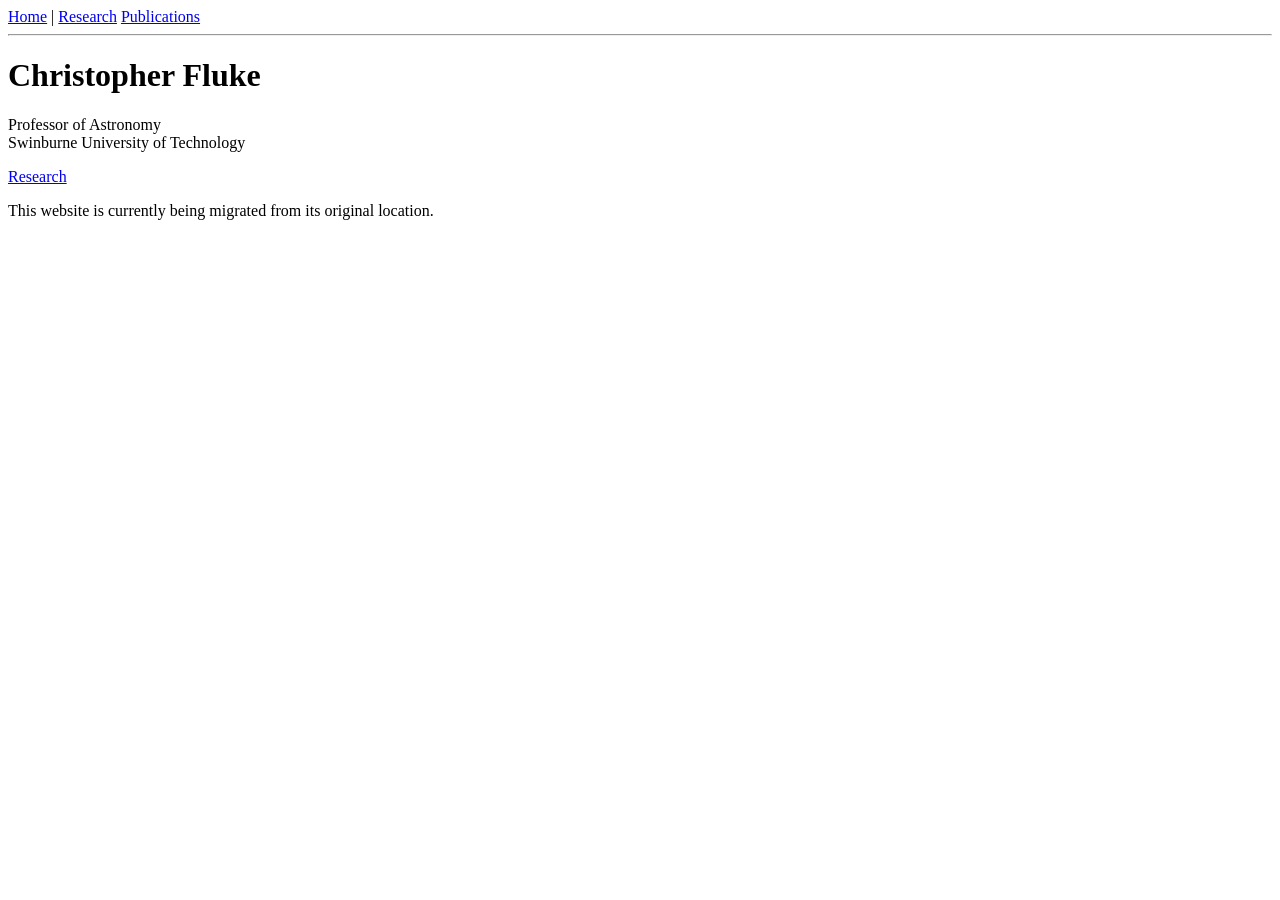
==== index.html @ d157ce78 "Update index.html" ====
<!DOCTYPE html>
<html>

<head>
    <title>Christopher Fluke</title>
</head>

<body>
<nav>
    <a href="index.html">Home</a> |
    <a href="research.html">Research</a>
    <a href="publications.html">Publications</a>
</nav>

<hr>
<h1>Christopher Fluke</h1>

<p>
Professor of Astronomy<br>
Swinburne University of Technology
</p>

<p>
<a href=research.html>Research</a>
</p>

<p>
This website is currently being migrated from its original location.
</p>
</body>
</html>
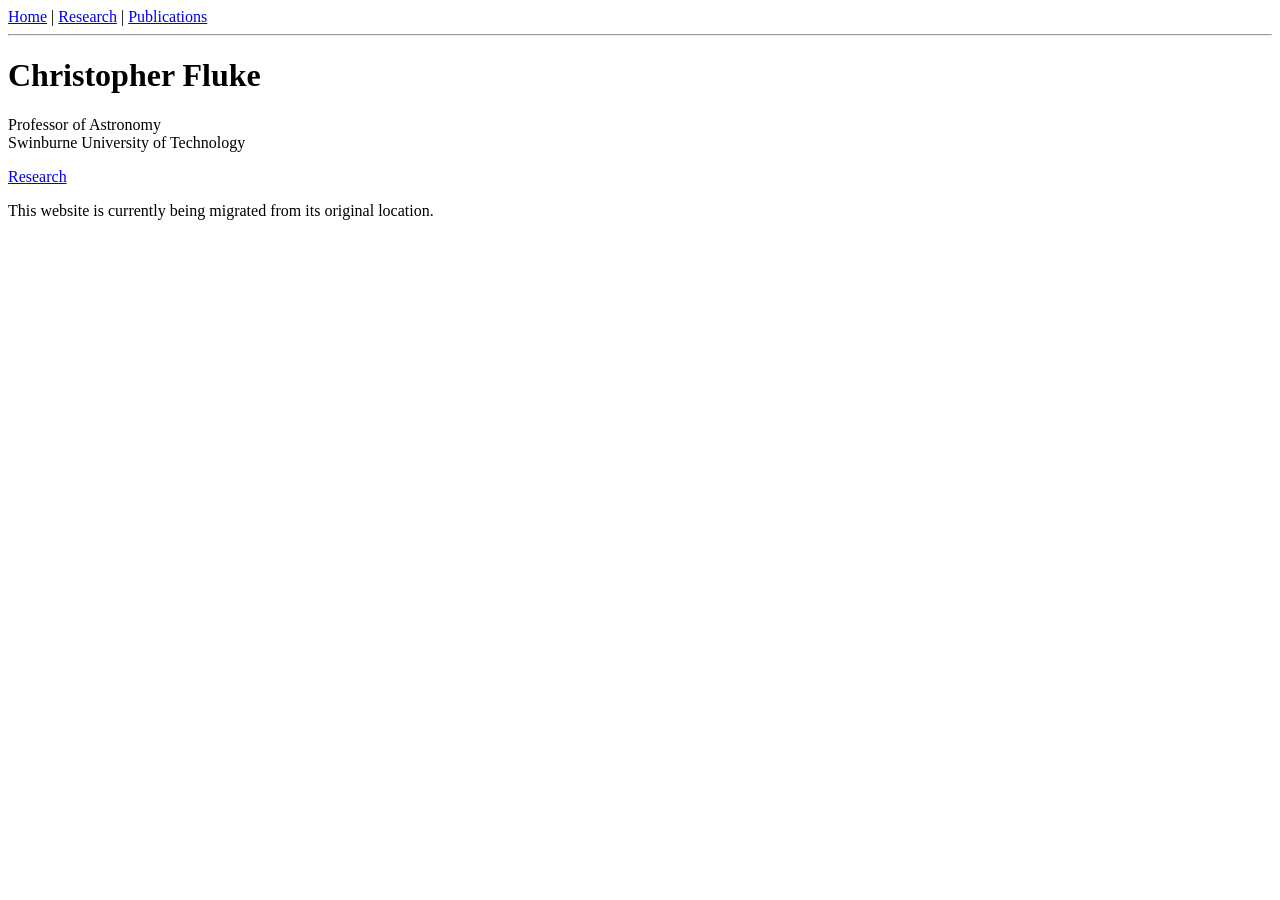
==== commit d3b8cb3d: "Update index.html" ====
--- a/index.html
+++ b/index.html
@@ -8,7 +8,7 @@
 <body>
 <nav>
     <a href="index.html">Home</a> |
-    <a href="research.html">Research</a>
+    <a href="research.html">Research</a> |
     <a href="publications.html">Publications</a>
 </nav>
 
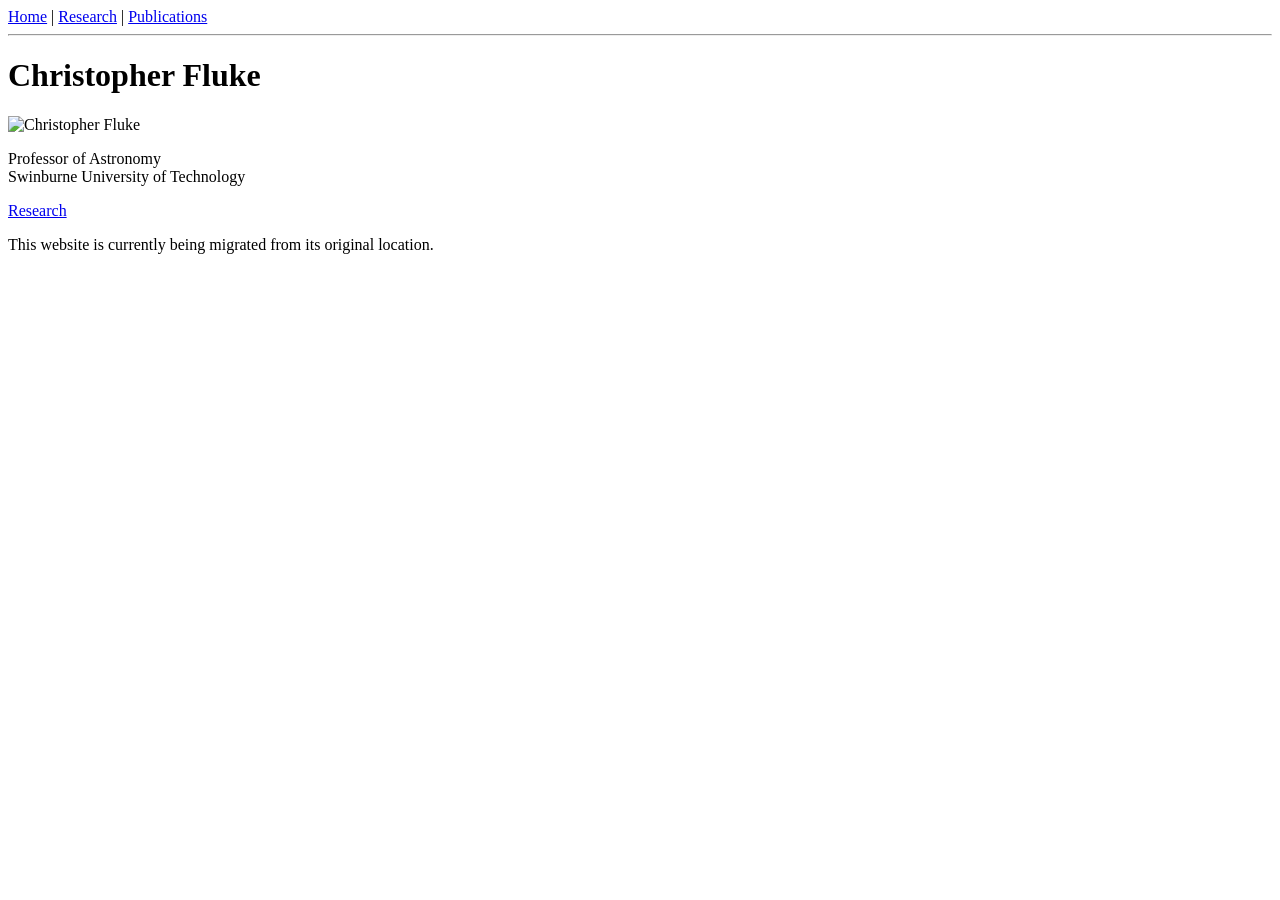
==== commit 3b1301b2: "Update index.html" ====
--- a/index.html
+++ b/index.html
@@ -14,7 +14,8 @@
 
 <hr>
 <h1>Christopher Fluke</h1>
-
+<img src="images/cfluke_headshot.jpg"
+     alt="Christopher Fluke">
 <p>
 Professor of Astronomy<br>
 Swinburne University of Technology
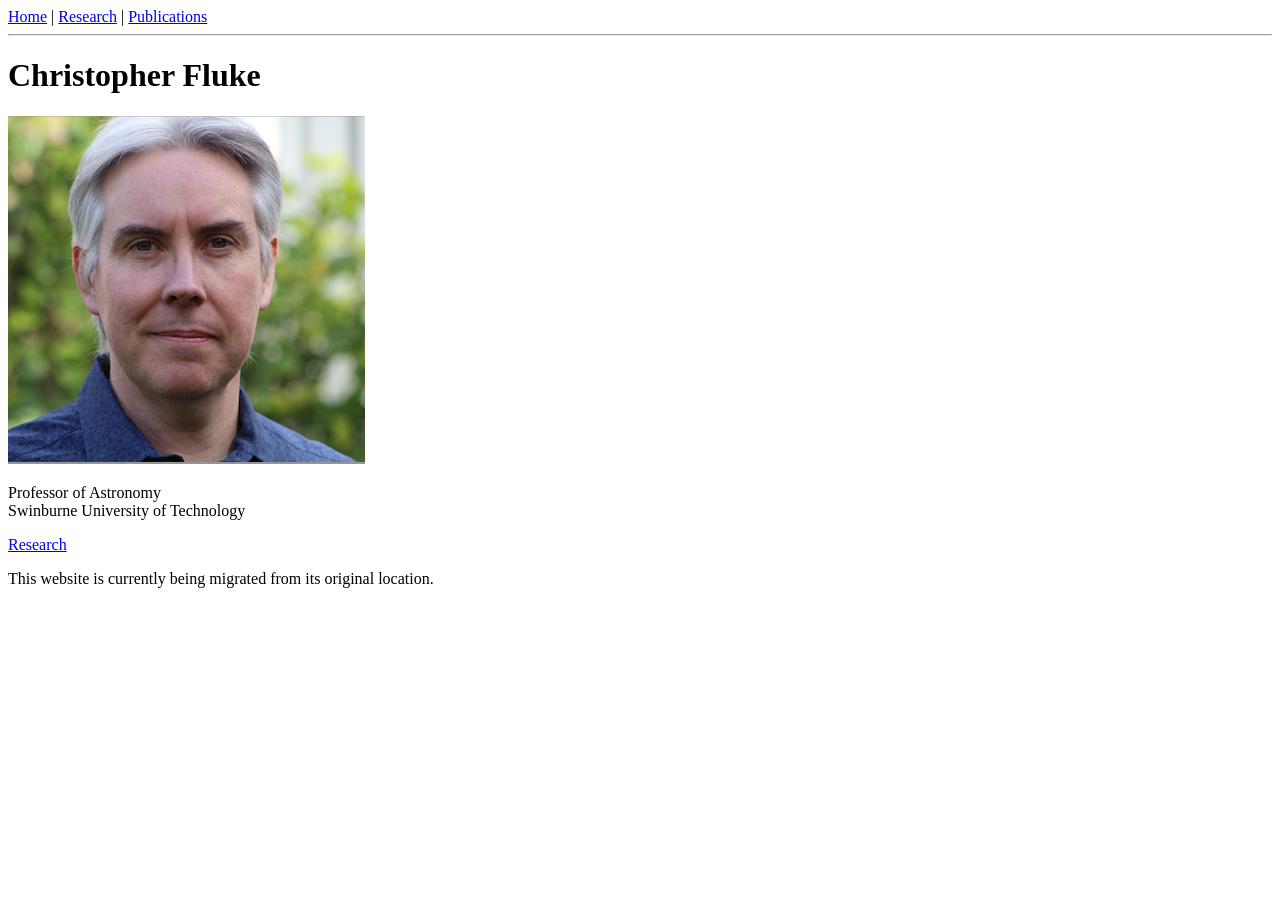
==== commit e6b7ef5e: "Update index.html" ====
--- a/index.html
+++ b/index.html
@@ -14,7 +14,7 @@
 
 <hr>
 <h1>Christopher Fluke</h1>
-<img src="images/cfluke_headshot.jpg"
+<img src="images/cfluke_headshot.png"
      alt="Christopher Fluke">
 <p>
 Professor of Astronomy<br>
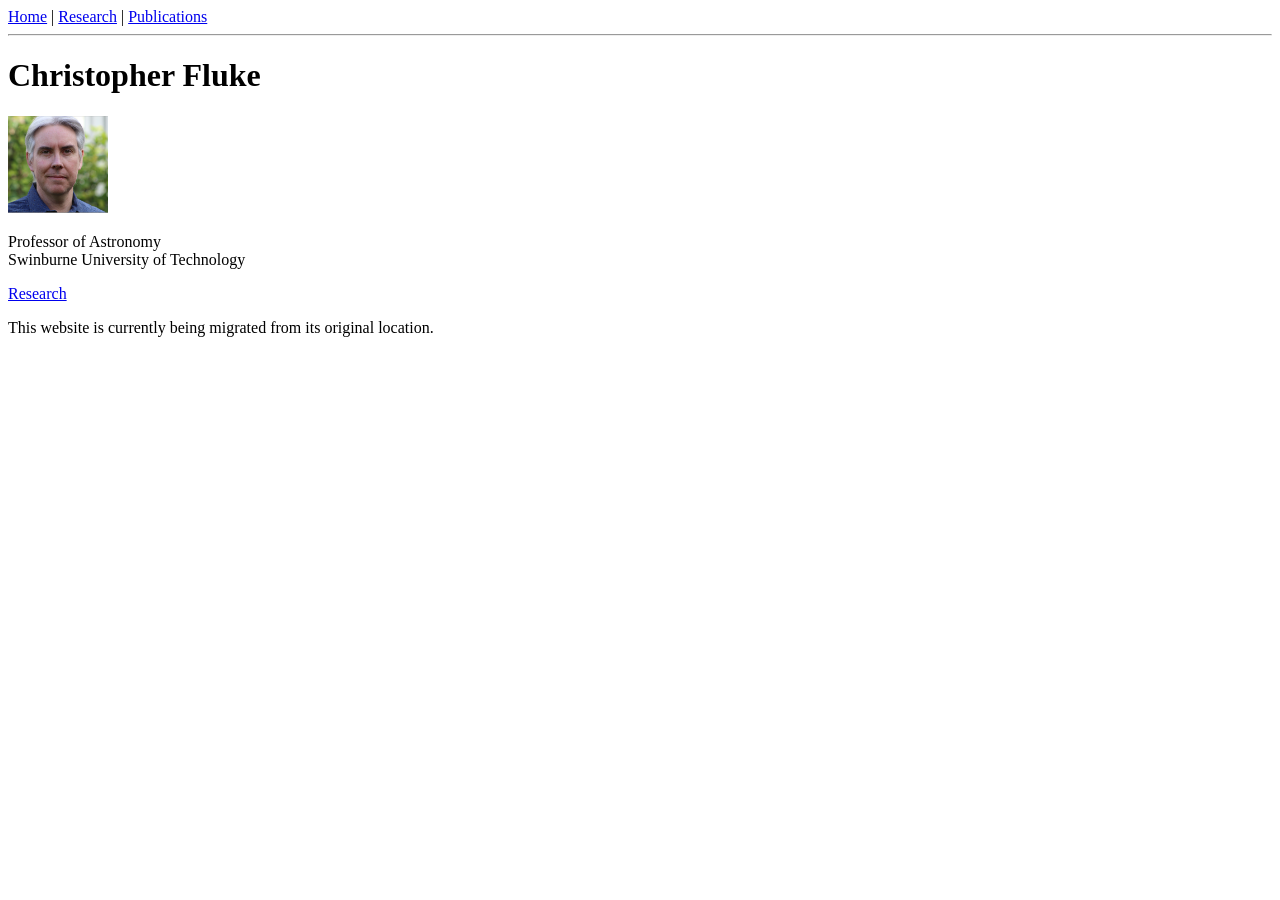
==== commit f02c607e: "Update index.html" ====
--- a/index.html
+++ b/index.html
@@ -14,7 +14,7 @@
 
 <hr>
 <h1>Christopher Fluke</h1>
-<img src="images/cfluke_headshot.png"
+<img width=100 src="images/cfluke_headshot.png"
      alt="Christopher Fluke">
 <p>
 Professor of Astronomy<br>
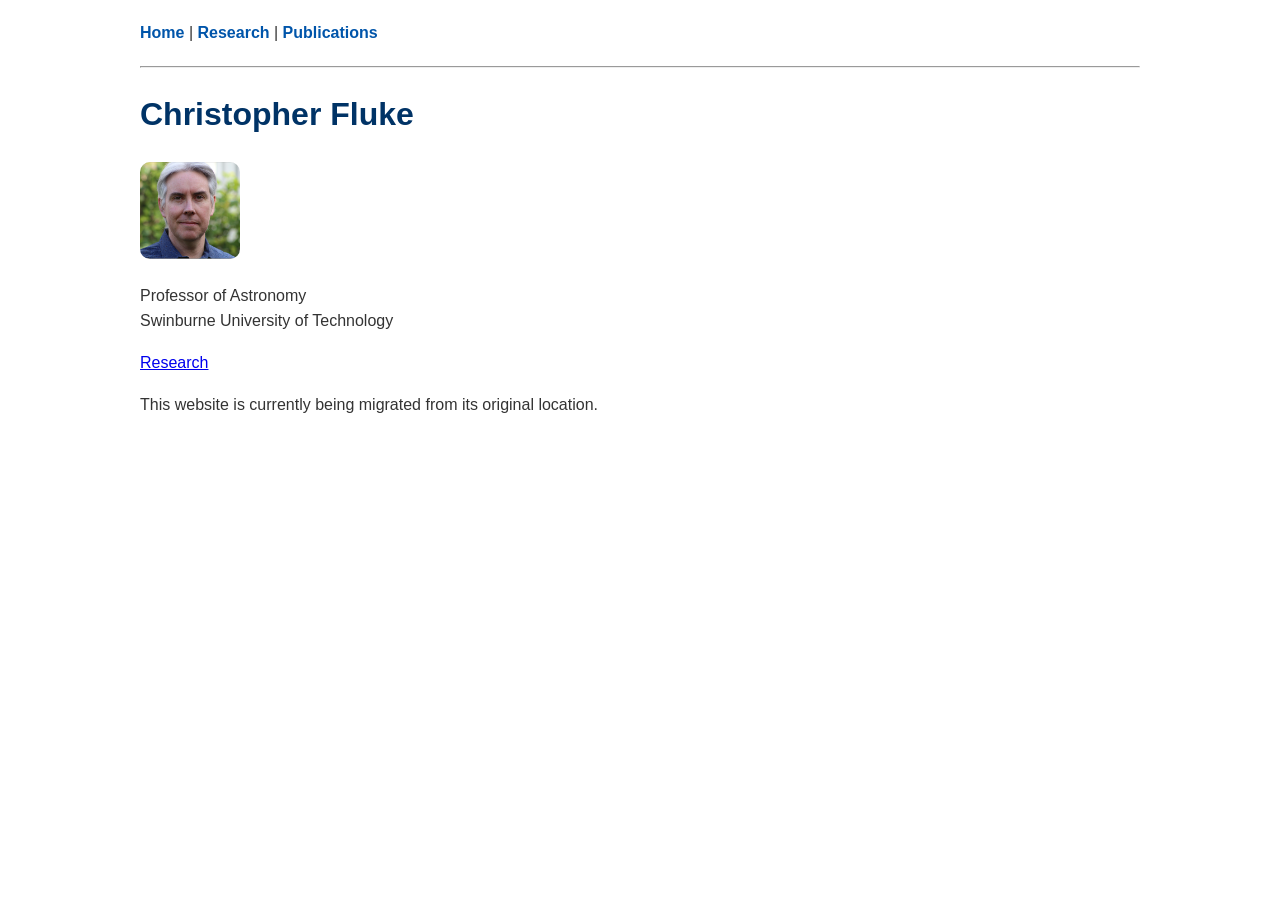
==== commit 2234bde9: "Update index.html" ====
--- a/index.html
+++ b/index.html
@@ -2,7 +2,8 @@
 <html>
 
 <head>
-    <title>Christopher Fluke</title>
+    <title>Christopher Fluke's Place on the Web</title>
+    <link rel="stylesheet" href="style.css">
 </head>
 
 <body>
--- a/style.css
+++ b/style.css
@@ -0,0 +1,34 @@
+body {
+    font-family: Arial, Helvetica, sans-serif;
+    max-width: 1000px;
+    margin: auto;
+    padding: 20px;
+    line-height: 1.6;
+    color: #333333;
+}
+
+nav {
+    margin-bottom: 20px;
+}
+
+nav a {
+    text-decoration: none;
+    color: #0055aa;
+    font-weight: bold;
+}
+
+nav a:hover {
+    text-decoration: underline;
+}
+
+h1 {
+    color: #003366;
+}
+
+h2 {
+    color: #0055aa;
+}
+
+img {
+    border-radius: 10px;
+}
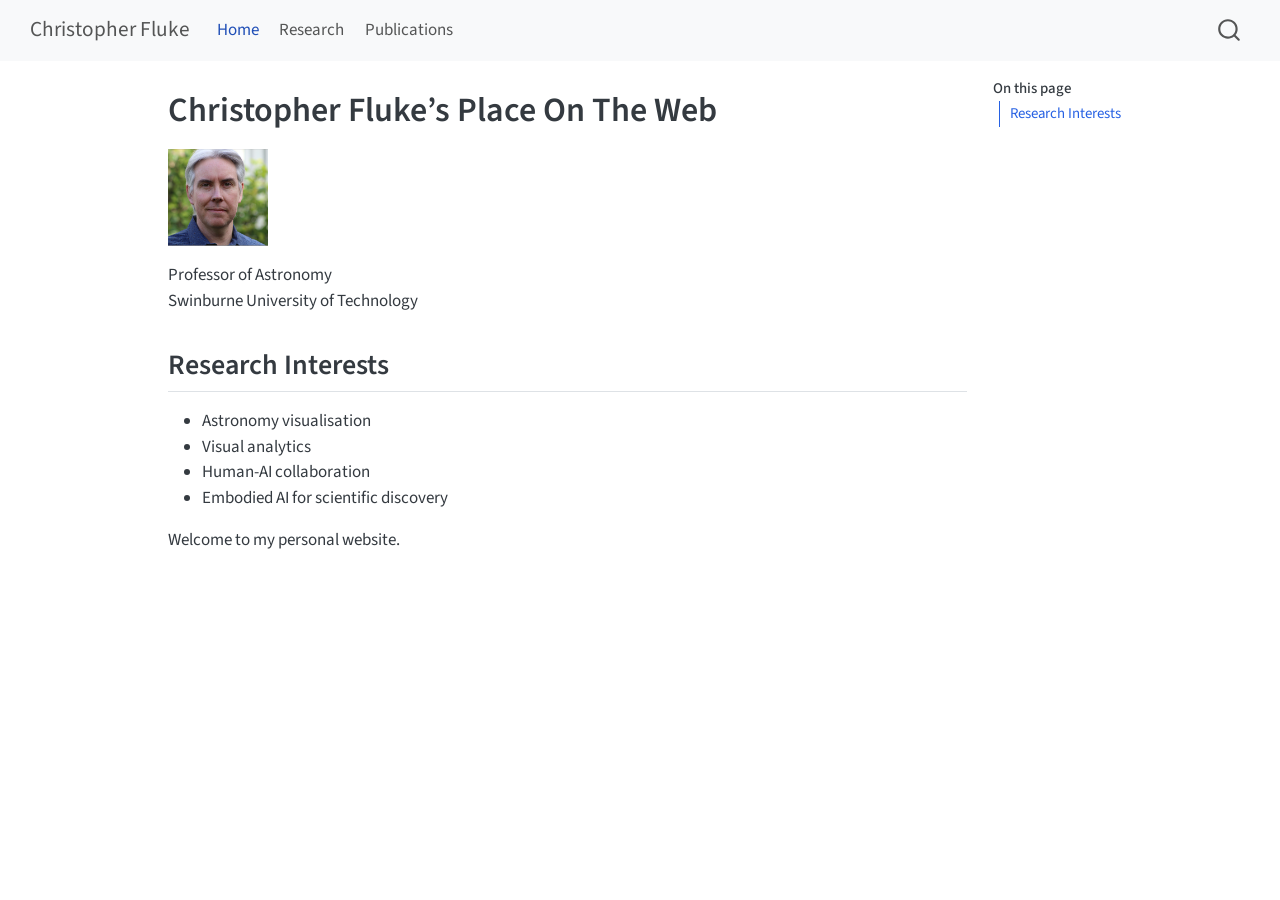
==== commit edac4427: "Built site for gh-pages" ====
--- a/index.html
+++ b/index.html
@@ -1,33 +1,574 @@
 <!DOCTYPE html>
-<html>
-
-<head>
-    <title>Christopher Fluke's Place on the Web</title>
-    <link rel="stylesheet" href="style.css">
+<html xmlns="http://www.w3.org/1999/xhtml" lang="en" xml:lang="en"><head>
+
+<meta charset="utf-8">
+<meta name="generator" content="quarto-1.10.19">
+
+<meta name="viewport" content="width=device-width, initial-scale=1.0, user-scalable=yes">
+
+
+<title>Christopher Fluke’s Place On The Web – Christopher Fluke</title>
+<style>
+/* Default styles provided by pandoc.
+** See https://pandoc.org/MANUAL.html#variables-for-html for config info.
+*/
+span.smallcaps{font-variant: small-caps;}
+div.columns{display: flex; gap: 1.5em;}
+div.column{flex: auto;}
+@media screen {
+div.columns{gap: min(4vw, 1.5em);}
+div.column{overflow-x: auto;}
+}
+div.hanging-indent{margin-left: 1.5em; text-indent: -1.5em;}
+ul.task-list{list-style: none;}
+ul.task-list li input[type="checkbox"] {
+  width: 0.8em;
+  margin: 0 0.8em 0.2em -1em; /* quarto-specific, see https://github.com/quarto-dev/quarto-cli/issues/4556 */ 
+  vertical-align: middle;
+}
+</style>
+
+
+<script src="site_libs/quarto-nav/quarto-nav.js"></script>
+<script src="site_libs/quarto-nav/headroom.min.js"></script>
+<script src="site_libs/clipboard/clipboard.min.js"></script>
+<script src="site_libs/quarto-search/autocomplete.umd.js"></script>
+<script src="site_libs/quarto-search/fuse.min.js"></script>
+<script src="site_libs/quarto-search/quarto-search.js"></script>
+<meta name="quarto:offset" content="./">
+<script src="site_libs/quarto-html/quarto.js" type="module"></script>
+<script src="site_libs/quarto-html/tabsets/tabsets.js" type="module"></script>
+<script src="site_libs/quarto-html/popper.min.js"></script>
+<script src="site_libs/quarto-html/tippy.umd.min.js"></script>
+<script src="site_libs/quarto-html/anchor.min.js"></script>
+<link href="site_libs/quarto-html/tippy.css" rel="stylesheet">
+<link href="site_libs/quarto-html/quarto-syntax-highlighting-bf27225e3a48a9273f3daa8f8e829971.css" rel="stylesheet" id="quarto-text-highlighting-styles">
+<script src="site_libs/bootstrap/bootstrap.min.js"></script>
+<link href="site_libs/bootstrap/bootstrap-icons.css" rel="stylesheet">
+<link href="site_libs/bootstrap/bootstrap-445b8638c3d06994fee0907d791121c4.min.css" rel="stylesheet" append-hash="true" id="quarto-bootstrap" data-mode="light">
+<script id="quarto-search-options" type="application/json">{
+  "location": "navbar",
+  "copy-button": false,
+  "collapse-after": 3,
+  "panel-placement": "end",
+  "type": "overlay",
+  "limit": 50,
+  "keyboard-shortcut": [
+    "f",
+    "/",
+    "s"
+  ],
+  "show-item-context": false,
+  "language": {
+    "search-no-results-text": "No results",
+    "search-matching-documents-text": "matching documents",
+    "search-copy-link-title": "Copy link to search",
+    "search-hide-matches-text": "Hide additional matches",
+    "search-more-match-text": "more match in this document",
+    "search-more-matches-text": "more matches in this document",
+    "search-clear-button-title": "Clear",
+    "search-text-placeholder": "",
+    "search-detached-cancel-button-title": "Cancel",
+    "search-submit-button-title": "Submit",
+    "search-label": "Search"
+  }
+}</script>
+
+
+<link rel="stylesheet" href="styles.css">
 </head>
 
-<body>
-<nav>
-    <a href="index.html">Home</a> |
-    <a href="research.html">Research</a> |
-    <a href="publications.html">Publications</a>
+<body class="nav-fixed quarto-light">
+
+<div id="quarto-search-results"></div>
+  <header id="quarto-header" class="headroom fixed-top">
+    <nav class="navbar navbar-expand-lg " data-bs-theme="dark">
+      <div class="navbar-container container-fluid">
+      <div class="navbar-brand-container mx-auto">
+    <a class="navbar-brand" href="./index.html">
+    <span class="navbar-title">Christopher Fluke</span>
+    </a>
+  </div>
+            <div id="quarto-search" class="" title="Search"></div>
+          <button class="navbar-toggler" type="button" data-bs-toggle="collapse" data-bs-target="#navbarCollapse" aria-controls="navbarCollapse" role="menu" aria-expanded="false" aria-label="Toggle navigation" onclick="if (window.quartoToggleHeadroom) { window.quartoToggleHeadroom(); }">
+  <span class="navbar-toggler-icon"></span>
+</button>
+          <div class="collapse navbar-collapse" id="navbarCollapse">
+            <ul class="navbar-nav navbar-nav-scroll me-auto">
+  <li class="nav-item">
+    <a class="nav-link active" href="./index.html" aria-current="page"> 
+<span class="menu-text">Home</span></a>
+  </li>  
+  <li class="nav-item">
+    <a class="nav-link" href="./research.html"> 
+<span class="menu-text">Research</span></a>
+  </li>  
+  <li class="nav-item">
+    <a class="nav-link" href="./publications.html"> 
+<span class="menu-text">Publications</span></a>
+  </li>  
+</ul>
+          </div> <!-- /navcollapse -->
+            <div class="quarto-navbar-tools">
+</div>
+      </div> <!-- /container-fluid -->
+    </nav>
+</header>
+<!-- content -->
+<div id="quarto-content" class="quarto-container page-columns page-rows-contents page-layout-article page-navbar">
+<!-- sidebar -->
+<!-- margin-sidebar -->
+    <div id="quarto-margin-sidebar" class="sidebar margin-sidebar">
+        <nav id="TOC" role="doc-toc" class="toc-active">
+    <h2 id="toc-title">On this page</h2>
+   
+  <ul>
+  <li><a href="#research-interests" id="toc-research-interests" class="nav-link active" data-scroll-target="#research-interests">Research Interests</a></li>
+  </ul>
 </nav>
-
-<hr>
-<h1>Christopher Fluke</h1>
-<img width=100 src="images/cfluke_headshot.png"
-     alt="Christopher Fluke">
-<p>
-Professor of Astronomy<br>
-Swinburne University of Technology
-</p>
-
-<p>
-<a href=research.html>Research</a>
-</p>
-
-<p>
-This website is currently being migrated from its original location.
-</p>
-</body>
-</html>
+    </div>
+<!-- main -->
+<main class="content" id="quarto-document-content">
+
+<header id="title-block-header" class="quarto-title-block default">
+<div class="quarto-title">
+<h1 class="title">Christopher Fluke’s Place On The Web</h1>
+</div>
+
+
+
+<div class="quarto-title-meta">
+
+    
+  
+    
+  </div>
+  
+
+
+</header>
+
+
+<p><img src="images/cfluke_headshot.png" class="img-fluid" width="100"></p>
+<p>Professor of Astronomy<br>
+Swinburne University of Technology</p>
+<section id="research-interests" class="level2">
+<h2 class="anchored" data-anchor-id="research-interests">Research Interests</h2>
+<ul>
+<li>Astronomy visualisation</li>
+<li>Visual analytics</li>
+<li>Human-AI collaboration</li>
+<li>Embodied AI for scientific discovery</li>
+</ul>
+<p>Welcome to my personal website.</p>
+
+
+</section>
+
+</main> <!-- /main -->
+<script id="quarto-html-after-body" type="application/javascript">
+  window.document.addEventListener("DOMContentLoaded", function (event) {
+    const icon = "";
+    const anchorJS = new window.AnchorJS();
+    anchorJS.options = {
+      placement: 'right',
+      icon: icon
+    };
+    anchorJS.add('.anchored');
+    const isCodeAnnotation = (el) => {
+      for (const clz of el.classList) {
+        if (clz.startsWith('code-annotation-')) {                     
+          return true;
+        }
+      }
+      return false;
+    }
+    const onCopySuccess = function(e) {
+      // button target
+      const button = e.trigger;
+      // don't keep focus
+      button.blur();
+      // flash "checked"
+      button.classList.add('code-copy-button-checked');
+      var currentTitle = button.getAttribute("title");
+      button.setAttribute("title", "Copied!");
+      let tooltip;
+      if (window.bootstrap) {
+        button.setAttribute("data-bs-toggle", "tooltip");
+        button.setAttribute("data-bs-placement", "left");
+        button.setAttribute("data-bs-title", "Copied!");
+        tooltip = new bootstrap.Tooltip(button, 
+          { trigger: "manual", 
+            customClass: "code-copy-button-tooltip",
+            offset: [0, -8]});
+        tooltip.show();    
+      }
+      setTimeout(function() {
+        if (tooltip) {
+          tooltip.hide();
+          button.removeAttribute("data-bs-title");
+          button.removeAttribute("data-bs-toggle");
+          button.removeAttribute("data-bs-placement");
+        }
+        button.setAttribute("title", currentTitle);
+        button.classList.remove('code-copy-button-checked');
+      }, 1000);
+      // clear code selection
+      e.clearSelection();
+    }
+    const getTextToCopy = function(trigger) {
+      const outerScaffold = trigger.parentElement.cloneNode(true);
+      const codeEl = outerScaffold.querySelector('code');
+      for (const childEl of codeEl.children) {
+        if (isCodeAnnotation(childEl)) {
+          childEl.remove();
+        }
+      }
+      return codeEl.innerText;
+    }
+    const clipboard = new window.ClipboardJS('.code-copy-button:not([data-in-quarto-modal])', {
+      text: getTextToCopy
+    });
+    clipboard.on('success', onCopySuccess);
+    if (window.document.getElementById('quarto-embedded-source-code-modal')) {
+      const clipboardModal = new window.ClipboardJS('.code-copy-button[data-in-quarto-modal]', {
+        text: getTextToCopy,
+        container: window.document.getElementById('quarto-embedded-source-code-modal')
+      });
+      clipboardModal.on('success', onCopySuccess);
+    }
+      var localhostRegex = new RegExp(/^(?:http|https):\/\/localhost\:?[0-9]*\//);
+      var mailtoRegex = new RegExp(/^mailto:/);
+        var filterRegex = new RegExp('/' + window.location.host + '/');
+      var isInternal = (href) => {
+          return filterRegex.test(href) || localhostRegex.test(href) || mailtoRegex.test(href);
+      }
+      // Inspect non-navigation links and adorn them if external
+     var links = window.document.querySelectorAll('a[href]:not(.nav-link):not(.navbar-brand):not(.toc-action):not(.sidebar-link):not(.sidebar-item-toggle):not(.pagination-link):not(.no-external):not([aria-hidden]):not(.dropdown-item):not(.quarto-navigation-tool):not(.about-link)');
+      for (var i=0; i<links.length; i++) {
+        const link = links[i];
+        if (!isInternal(link.href)) {
+          // undo the damage that might have been done by quarto-nav.js in the case of
+          // links that we want to consider external
+          if (link.dataset.originalHref !== undefined) {
+            link.href = link.dataset.originalHref;
+          }
+        }
+      }
+    function tippyHover(el, contentFn, onTriggerFn, onUntriggerFn) {
+      const config = {
+        allowHTML: true,
+        maxWidth: 500,
+        delay: 100,
+        arrow: false,
+        appendTo: function(el) {
+            return el.parentElement;
+        },
+        interactive: true,
+        interactiveBorder: 10,
+        theme: 'quarto',
+        placement: 'bottom-start',
+      };
+      if (contentFn) {
+        config.content = contentFn;
+      }
+      if (onTriggerFn) {
+        config.onTrigger = onTriggerFn;
+      }
+      if (onUntriggerFn) {
+        config.onUntrigger = onUntriggerFn;
+      }
+      window.tippy(el, config); 
+    }
+    const noterefs = window.document.querySelectorAll('a[role="doc-noteref"]');
+    for (var i=0; i<noterefs.length; i++) {
+      const ref = noterefs[i];
+      tippyHover(ref, function() {
+        // use id or data attribute instead here
+        let href = ref.getAttribute('data-footnote-href') || ref.getAttribute('href');
+        try { href = new URL(href).hash; } catch {}
+        const id = href.replace(/^#\/?/, "");
+        const note = window.document.getElementById(id);
+        if (note) {
+          return note.innerHTML;
+        } else {
+          return "";
+        }
+      });
+    }
+    const xrefs = window.document.querySelectorAll('a.quarto-xref');
+    const processXRef = (id, note) => {
+      // Strip column container classes
+      const stripColumnClz = (el) => {
+        el.classList.remove("page-full", "page-columns");
+        if (el.children) {
+          for (const child of el.children) {
+            stripColumnClz(child);
+          }
+        }
+      }
+      stripColumnClz(note)
+      if (id === null || id.startsWith('sec-')) {
+        // Special case sections, only their first couple elements
+        const container = document.createElement("div");
+        if (note.children && note.children.length > 2) {
+          container.appendChild(note.children[0].cloneNode(true));
+          for (let i = 1; i < note.children.length; i++) {
+            const child = note.children[i];
+            if (child.tagName === "P" && child.innerText === "") {
+              continue;
+            } else {
+              container.appendChild(child.cloneNode(true));
+              break;
+            }
+          }
+          if (window.Quarto?.typesetMath) {
+            window.Quarto.typesetMath(container);
+          }
+          return container.innerHTML
+        } else {
+          if (window.Quarto?.typesetMath) {
+            window.Quarto.typesetMath(note);
+          }
+          return note.innerHTML;
+        }
+      } else {
+        // Remove any anchor links if they are present
+        const anchorLink = note.querySelector('a.anchorjs-link');
+        if (anchorLink) {
+          anchorLink.remove();
+        }
+        if (window.Quarto?.typesetMath) {
+          window.Quarto.typesetMath(note);
+        }
+        if (note.classList.contains("callout")) {
+          return note.outerHTML;
+        } else {
+          return note.innerHTML;
+        }
+      }
+    }
+    for (var i=0; i<xrefs.length; i++) {
+      const xref = xrefs[i];
+      tippyHover(xref, undefined, function(instance) {
+        instance.disable();
+        let url = xref.getAttribute('href');
+        let hash = undefined; 
+        if (url.startsWith('#')) {
+          hash = url;
+        } else {
+          try { hash = new URL(url).hash; } catch {}
+        }
+        if (hash) {
+          const id = hash.replace(/^#\/?/, "");
+          const note = window.document.getElementById(id);
+          if (note !== null) {
+            try {
+              const html = processXRef(id, note.cloneNode(true));
+              instance.setContent(html);
+            } finally {
+              instance.enable();
+              instance.show();
+            }
+          } else {
+            // See if we can fetch this
+            fetch(url.split('#')[0])
+            .then(res => res.text())
+            .then(html => {
+              const parser = new DOMParser();
+              const htmlDoc = parser.parseFromString(html, "text/html");
+              const note = htmlDoc.getElementById(id);
+              if (note !== null) {
+                const html = processXRef(id, note);
+                instance.setContent(html);
+              } 
+            }).finally(() => {
+              instance.enable();
+              instance.show();
+            });
+          }
+        } else {
+          // See if we can fetch a full url (with no hash to target)
+          // This is a special case and we should probably do some content thinning / targeting
+          fetch(url)
+          .then(res => res.text())
+          .then(html => {
+            const parser = new DOMParser();
+            const htmlDoc = parser.parseFromString(html, "text/html");
+            const note = htmlDoc.querySelector('main.content');
+            if (note !== null) {
+              // This should only happen for chapter cross references
+              // (since there is no id in the URL)
+              // remove the first header
+              if (note.children.length > 0 && note.children[0].tagName === "HEADER") {
+                note.children[0].remove();
+              }
+              const html = processXRef(null, note);
+              instance.setContent(html);
+            } 
+          }).finally(() => {
+            instance.enable();
+            instance.show();
+          });
+        }
+      }, function(instance) {
+      });
+    }
+        let selectedAnnoteEl;
+        const selectorForAnnotation = ( cell, annotation) => {
+          let cellAttr = 'data-code-cell="' + cell + '"';
+          let lineAttr = 'data-code-annotation="' +  annotation + '"';
+          const selector = 'span[' + cellAttr + '][' + lineAttr + ']';
+          return selector;
+        }
+        const selectCodeLines = (annoteEl) => {
+          const doc = window.document;
+          const targetCell = annoteEl.getAttribute("data-target-cell");
+          const targetAnnotation = annoteEl.getAttribute("data-target-annotation");
+          const annoteSpan = window.document.querySelector(selectorForAnnotation(targetCell, targetAnnotation));
+          const lines = annoteSpan.getAttribute("data-code-lines").split(",");
+          const lineIds = lines.map((line) => {
+            return targetCell + "-" + line;
+          })
+          let top = null;
+          let height = null;
+          let parent = null;
+          if (lineIds.length > 0) {
+              //compute the position of the single el (top and bottom and make a div)
+              const el = window.document.getElementById(lineIds[0]);
+              top = el.offsetTop;
+              height = el.offsetHeight;
+              parent = el.parentElement.parentElement;
+            if (lineIds.length > 1) {
+              const lastEl = window.document.getElementById(lineIds[lineIds.length - 1]);
+              const bottom = lastEl.offsetTop + lastEl.offsetHeight;
+              height = bottom - top;
+            }
+            if (top !== null && height !== null && parent !== null) {
+              // cook up a div (if necessary) and position it 
+              let div = window.document.getElementById("code-annotation-line-highlight");
+              if (div === null) {
+                div = window.document.createElement("div");
+                div.setAttribute("id", "code-annotation-line-highlight");
+                div.style.position = 'absolute';
+                parent.appendChild(div);
+              }
+              div.style.top = top - 2 + "px";
+              div.style.height = height + 4 + "px";
+              div.style.left = 0;
+              let gutterDiv = window.document.getElementById("code-annotation-line-highlight-gutter");
+              if (gutterDiv === null) {
+                gutterDiv = window.document.createElement("div");
+                gutterDiv.setAttribute("id", "code-annotation-line-highlight-gutter");
+                gutterDiv.style.position = 'absolute';
+                const codeCell = window.document.getElementById(targetCell);
+                const gutter = codeCell.querySelector('.code-annotation-gutter');
+                gutter.appendChild(gutterDiv);
+              }
+              gutterDiv.style.top = top - 2 + "px";
+              gutterDiv.style.height = height + 4 + "px";
+            }
+            selectedAnnoteEl = annoteEl;
+          }
+        };
+        const unselectCodeLines = () => {
+          const elementsIds = ["code-annotation-line-highlight", "code-annotation-line-highlight-gutter"];
+          elementsIds.forEach((elId) => {
+            const div = window.document.getElementById(elId);
+            if (div) {
+              div.remove();
+            }
+          });
+          selectedAnnoteEl = undefined;
+        };
+          // Handle positioning of the toggle
+      window.addEventListener(
+        "resize",
+        throttle(() => {
+          elRect = undefined;
+          if (selectedAnnoteEl) {
+            selectCodeLines(selectedAnnoteEl);
+          }
+        }, 10)
+      );
+      function throttle(fn, ms) {
+      let throttle = false;
+      let timer;
+        return (...args) => {
+          if(!throttle) { // first call gets through
+              fn.apply(this, args);
+              throttle = true;
+          } else { // all the others get throttled
+              if(timer) clearTimeout(timer); // cancel #2
+              timer = setTimeout(() => {
+                fn.apply(this, args);
+                timer = throttle = false;
+              }, ms);
+          }
+        };
+      }
+        // Attach click handler to the DT
+        const annoteDls = window.document.querySelectorAll('dt[data-target-cell]');
+        for (const annoteDlNode of annoteDls) {
+          annoteDlNode.addEventListener('click', (event) => {
+            const clickedEl = event.target;
+            if (clickedEl !== selectedAnnoteEl) {
+              unselectCodeLines();
+              const activeEl = window.document.querySelector('dt[data-target-cell].code-annotation-active');
+              if (activeEl) {
+                activeEl.classList.remove('code-annotation-active');
+              }
+              selectCodeLines(clickedEl);
+              clickedEl.classList.add('code-annotation-active');
+            } else {
+              // Unselect the line
+              unselectCodeLines();
+              clickedEl.classList.remove('code-annotation-active');
+            }
+          });
+        }
+    const findCites = (el) => {
+      const parentEl = el.parentElement;
+      if (parentEl) {
+        const cites = parentEl.dataset.cites;
+        if (cites) {
+          return {
+            el,
+            cites: cites.split(' ')
+          };
+        } else {
+          return findCites(el.parentElement)
+        }
+      } else {
+        return undefined;
+      }
+    };
+    var bibliorefs = window.document.querySelectorAll('a[role="doc-biblioref"]');
+    for (var i=0; i<bibliorefs.length; i++) {
+      const ref = bibliorefs[i];
+      const citeInfo = findCites(ref);
+      if (citeInfo) {
+        tippyHover(citeInfo.el, function() {
+          var popup = window.document.createElement('div');
+          citeInfo.cites.forEach(function(cite) {
+            var citeDiv = window.document.createElement('div');
+            citeDiv.classList.add('hanging-indent');
+            citeDiv.classList.add('csl-entry');
+            var biblioDiv = window.document.getElementById('ref-' + cite);
+            if (biblioDiv) {
+              citeDiv.innerHTML = biblioDiv.innerHTML;
+            }
+            popup.appendChild(citeDiv);
+          });
+          return popup.innerHTML;
+        });
+      }
+    }
+  });
+  </script>
+</div> <!-- /content -->
+
+
+
+
+</body></html>
--- a/site_libs/quarto-html/tippy.css
+++ b/site_libs/quarto-html/tippy.css
@@ -0,0 +1 @@
+.tippy-box[data-animation=fade][data-state=hidden]{opacity:0}[data-tippy-root]{max-width:calc(100vw - 10px)}.tippy-box{position:relative;background-color:#333;color:#fff;border-radius:4px;font-size:14px;line-height:1.4;white-space:normal;outline:0;transition-property:transform,visibility,opacity}.tippy-box[data-placement^=top]>.tippy-arrow{bottom:0}.tippy-box[data-placement^=top]>.tippy-arrow:before{bottom:-7px;left:0;border-width:8px 8px 0;border-top-color:initial;transform-origin:center top}.tippy-box[data-placement^=bottom]>.tippy-arrow{top:0}.tippy-box[data-placement^=bottom]>.tippy-arrow:before{top:-7px;left:0;border-width:0 8px 8px;border-bottom-color:initial;transform-origin:center bottom}.tippy-box[data-placement^=left]>.tippy-arrow{right:0}.tippy-box[data-placement^=left]>.tippy-arrow:before{border-width:8px 0 8px 8px;border-left-color:initial;right:-7px;transform-origin:center left}.tippy-box[data-placement^=right]>.tippy-arrow{left:0}.tippy-box[data-placement^=right]>.tippy-arrow:before{left:-7px;border-width:8px 8px 8px 0;border-right-color:initial;transform-origin:center right}.tippy-box[data-inertia][data-state=visible]{transition-timing-function:cubic-bezier(.54,1.5,.38,1.11)}.tippy-arrow{width:16px;height:16px;color:#333}.tippy-arrow:before{content:"";position:absolute;border-color:transparent;border-style:solid}.tippy-content{position:relative;padding:5px 9px;z-index:1}
--- a/site_libs/quarto-html/quarto-syntax-highlighting-bf27225e3a48a9273f3daa8f8e829971.css
+++ b/site_libs/quarto-html/quarto-syntax-highlighting-bf27225e3a48a9273f3daa8f8e829971.css
@@ -0,0 +1,236 @@
+/* quarto syntax highlight colors */
+:root {
+  --quarto-hl-ot-color: #003B4F;
+  --quarto-hl-at-color: #657422;
+  --quarto-hl-ss-color: #20794D;
+  --quarto-hl-an-color: #5E5E5E;
+  --quarto-hl-fu-color: #4758AB;
+  --quarto-hl-st-color: #20794D;
+  --quarto-hl-cf-color: #003B4F;
+  --quarto-hl-op-color: #5E5E5E;
+  --quarto-hl-er-color: #AD0000;
+  --quarto-hl-bn-color: #AD0000;
+  --quarto-hl-al-color: #AD0000;
+  --quarto-hl-va-color: #111111;
+  --quarto-hl-bu-color: inherit;
+  --quarto-hl-ex-color: inherit;
+  --quarto-hl-pp-color: #AD0000;
+  --quarto-hl-in-color: #5E5E5E;
+  --quarto-hl-vs-color: #20794D;
+  --quarto-hl-wa-color: #5E5E5E;
+  --quarto-hl-do-color: #5E5E5E;
+  --quarto-hl-im-color: #00769E;
+  --quarto-hl-ch-color: #20794D;
+  --quarto-hl-dt-color: #AD0000;
+  --quarto-hl-fl-color: #AD0000;
+  --quarto-hl-co-color: #5E5E5E;
+  --quarto-hl-cv-color: #5E5E5E;
+  --quarto-hl-cn-color: #8f5902;
+  --quarto-hl-sc-color: #5E5E5E;
+  --quarto-hl-dv-color: #AD0000;
+  --quarto-hl-kw-color: #003B4F;
+}
+
+/* other quarto variables */
+:root {
+  --quarto-font-monospace: SFMono-Regular, Menlo, Monaco, Consolas, "Liberation Mono", "Courier New", monospace;
+}
+
+/* syntax highlight based on Pandoc's rules */
+pre > code.sourceCode > span {
+  color: #003B4F;
+}
+
+code.sourceCode > span {
+  color: #003B4F;
+}
+
+div.sourceCode,
+div.sourceCode pre.sourceCode {
+  color: #003B4F;
+}
+
+/* Normal */
+code span {
+  color: #003B4F;
+}
+
+/* Alert */
+code span.al {
+  color: #AD0000;
+  font-style: inherit;
+}
+
+/* Annotation */
+code span.an {
+  color: #5E5E5E;
+  font-style: inherit;
+}
+
+/* Attribute */
+code span.at {
+  color: #657422;
+  font-style: inherit;
+}
+
+/* BaseN */
+code span.bn {
+  color: #AD0000;
+  font-style: inherit;
+}
+
+/* BuiltIn */
+code span.bu {
+  font-style: inherit;
+}
+
+/* ControlFlow */
+code span.cf {
+  color: #003B4F;
+  font-weight: bold;
+  font-style: inherit;
+}
+
+/* Char */
+code span.ch {
+  color: #20794D;
+  font-style: inherit;
+}
+
+/* Constant */
+code span.cn {
+  color: #8f5902;
+  font-style: inherit;
+}
+
+/* Comment */
+code span.co {
+  color: #5E5E5E;
+  font-style: inherit;
+}
+
+/* CommentVar */
+code span.cv {
+  color: #5E5E5E;
+  font-style: italic;
+}
+
+/* Documentation */
+code span.do {
+  color: #5E5E5E;
+  font-style: italic;
+}
+
+/* DataType */
+code span.dt {
+  color: #AD0000;
+  font-style: inherit;
+}
+
+/* DecVal */
+code span.dv {
+  color: #AD0000;
+  font-style: inherit;
+}
+
+/* Error */
+code span.er {
+  color: #AD0000;
+  font-style: inherit;
+}
+
+/* Extension */
+code span.ex {
+  font-style: inherit;
+}
+
+/* Float */
+code span.fl {
+  color: #AD0000;
+  font-style: inherit;
+}
+
+/* Function */
+code span.fu {
+  color: #4758AB;
+  font-style: inherit;
+}
+
+/* Import */
+code span.im {
+  color: #00769E;
+  font-style: inherit;
+}
+
+/* Information */
+code span.in {
+  color: #5E5E5E;
+  font-style: inherit;
+}
+
+/* Keyword */
+code span.kw {
+  color: #003B4F;
+  font-weight: bold;
+  font-style: inherit;
+}
+
+/* Operator */
+code span.op {
+  color: #5E5E5E;
+  font-style: inherit;
+}
+
+/* Other */
+code span.ot {
+  color: #003B4F;
+  font-style: inherit;
+}
+
+/* Preprocessor */
+code span.pp {
+  color: #AD0000;
+  font-style: inherit;
+}
+
+/* SpecialChar */
+code span.sc {
+  color: #5E5E5E;
+  font-style: inherit;
+}
+
+/* SpecialString */
+code span.ss {
+  color: #20794D;
+  font-style: inherit;
+}
+
+/* String */
+code span.st {
+  color: #20794D;
+  font-style: inherit;
+}
+
+/* Variable */
+code span.va {
+  color: #111111;
+  font-style: inherit;
+}
+
+/* VerbatimString */
+code span.vs {
+  color: #20794D;
+  font-style: inherit;
+}
+
+/* Warning */
+code span.wa {
+  color: #5E5E5E;
+  font-style: italic;
+}
+
+.prevent-inlining {
+  content: "</";
+}
+
+/*# sourceMappingURL=8be38f48d34c45af72792cbd699585e7.css.map */
--- a/styles.css
+++ b/styles.css
@@ -0,0 +1 @@
+/* css styles */
